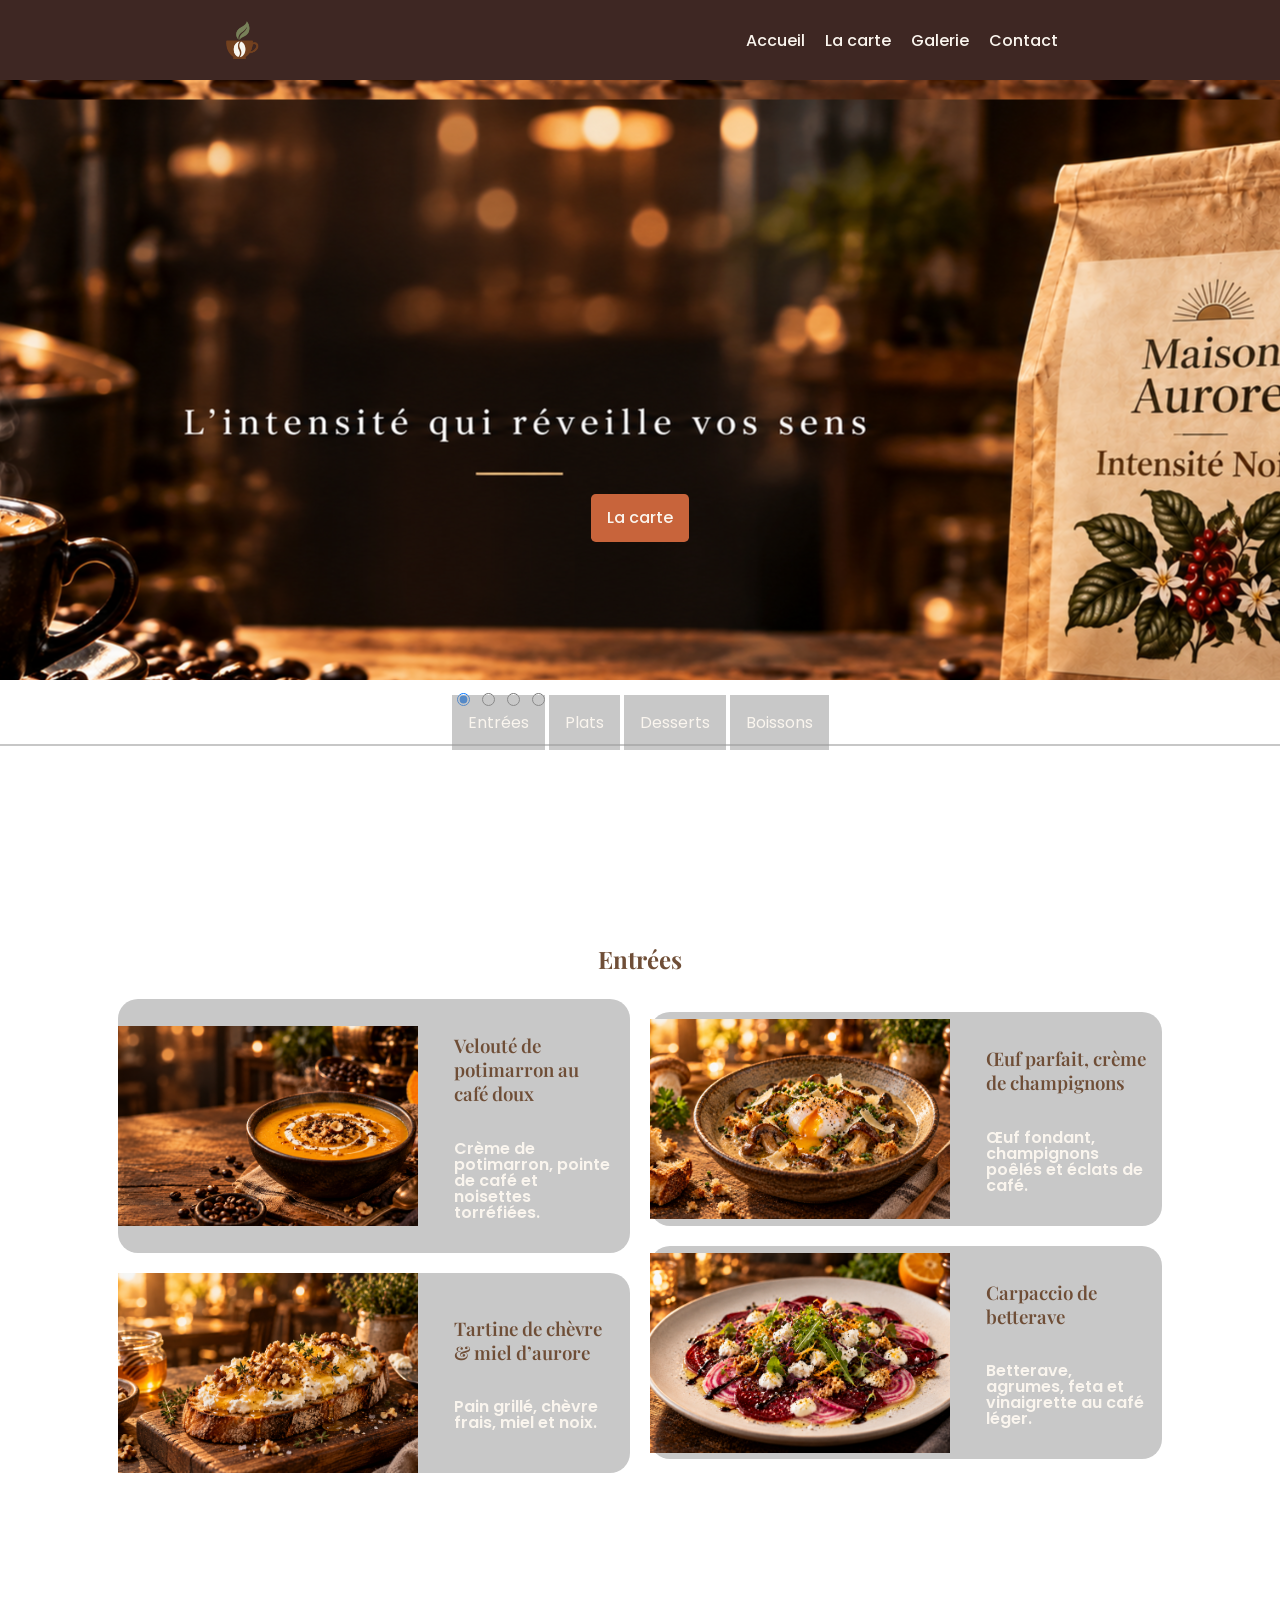
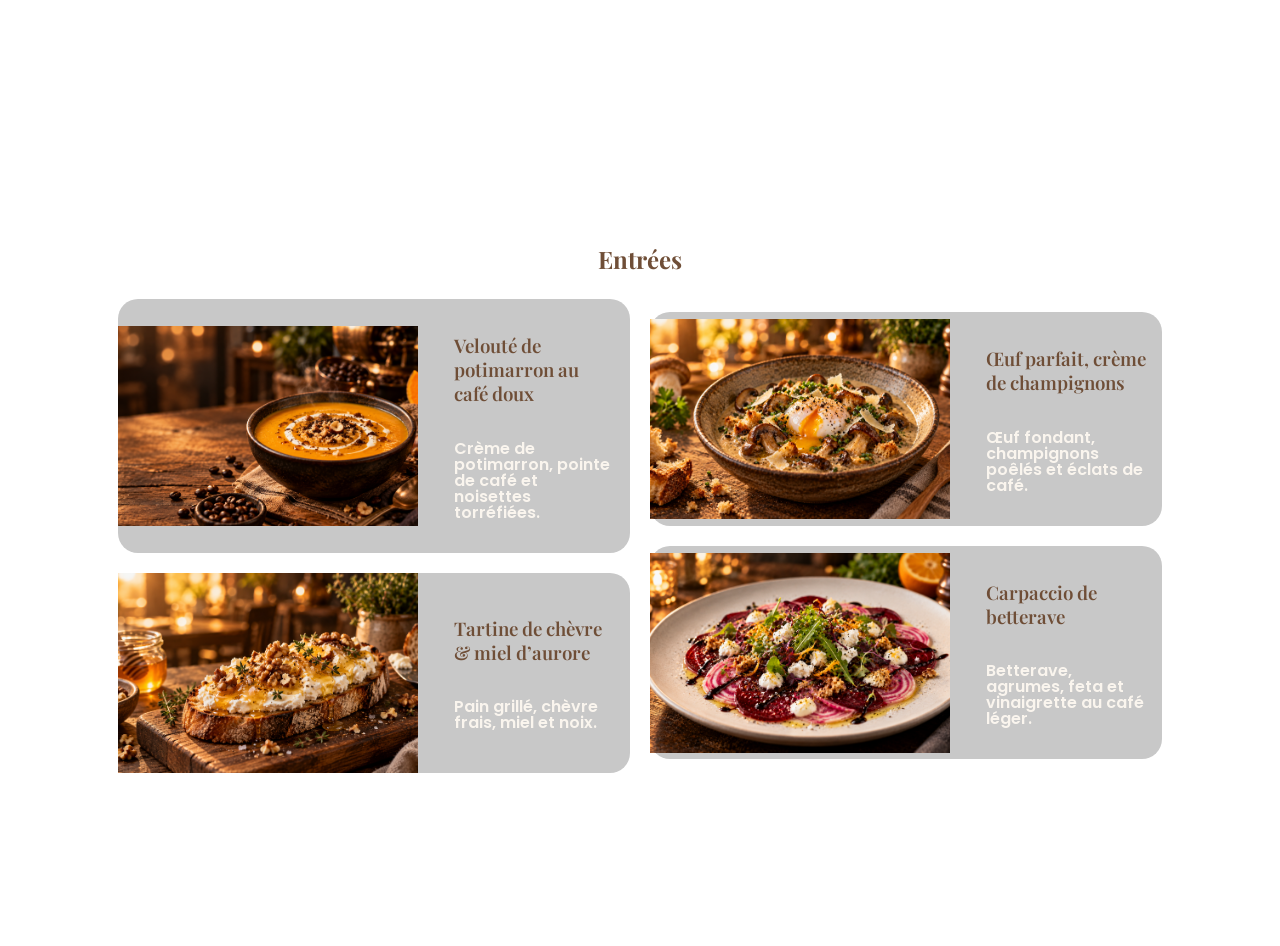
==== HTML/carte.html @ 31441141 "Add new image assets for recipes: oeuf, tartine, and velouté" ====
<!DOCTYPE html>
<html lang="fr">
<head>
    <meta charset="UTF-8">
    <meta name="viewport" content="width=device-width, initial-scale=1.0">
    <link rel="stylesheet" href="../CSS/style.css">
    <link rel="preconnect" href="https://fonts.googleapis.com">
<link rel="preconnect" href="https://fonts.gstatic.com" crossorigin>
<link href="https://fonts.googleapis.com/css2?family=Playfair+Display:ital,wght@0,400..900;1,400..900&display=swap" rel="stylesheet">
<link rel="preconnect" href="https://fonts.googleapis.com">
<link rel="preconnect" href="https://fonts.gstatic.com" crossorigin>
<link href="https://fonts.googleapis.com/css2?family=Playfair+Display:ital,wght@0,400..900;1,400..900&family=Poppins:ital,wght@0,100;0,200;0,300;0,400;0,500;0,600;0,700;0,800;0,900;1,100;1,200;1,300;1,400;1,500;1,600;1,700;1,800;1,900&display=swap" rel="stylesheet">
    <title>Document</title>
    
</head>
<body>
    <nav id="navbar">
           <img src="../images/logo-cafe.png" alt=""> 
           <ul>
                <li><a href="index.html">Accueil</a></li>
                <li><a href="carte.html" aria-current="page" >La carte</a></li>
                <li><a href="galerie.html">Galerie</a></li>
                <li><a href="contact.html">Contact</a></li>
           </ul>
        </nav>
        <header id="header-carte">
            <span></span>
            <a href="">La carte</a>
        </header>
        <main>
            <section id="bouton-carousel">
                <div class="onglets">
                <input type="radio" name="onglet" id="Entrées" checked>
                <input type="radio" name="onglet" id="Plats">
                <input type="radio" name="onglet" id="Desserts">
                <input type="radio" name="onglet" id="Boissons">
                
            <div class="label">
                    <label for="Entrées">Entrées</label>
                    <label for="Plats">Plats</label>
                    <label for="Desserts">Desserts</label>
                    <label for="Boissons">Boissons</label>
                </div>
                </div>
            </section>
            <section id="menu-carte-entree">
                <h2>Entrées</h2>
                <div id="menu-carte-tout">
                    <div class="menu-carte-binome">
                <article>
                    
                    <div class="menu-tout">
                        <img src="../images/velouté.png" alt="">
                        <div class="texte-carte">
                            <h3>Velouté de potimarron au café doux</h3>
                            <p>Crème de potimarron, pointe de café et noisettes torréfiées. </p>
                        </div>
                    </div>
                </article>
                <article>
                    
                    <div class="menu-tout">
                        <img src="../images/tartine.png" alt="">
                        <div class="texte-carte">
                            <h3>Tartine de chèvre & miel d’aurore</h3>
                            <p>Pain grillé, chèvre frais, miel et noix. </p>
                        </div>
                    </div>
                </article>
                </div>
                <article>
                    <div class="menu-carte-binome">
                    <div class="menu-tout">
                        <img src="../images/oeuf.png" alt="">
                        <div class="texte-carte">
                            <h3>Œuf parfait, crème de champignons</h3>
                            <p> Œuf fondant, champignons poêlés et éclats de café.</p>
                        </div>
                    </div>
                    <article>
                    
                    <div class="menu-tout">
                        <img src="../images/carpaccio.png" alt="">
                        <div class="texte-carte">
                            <h3>Carpaccio de betterave</h3>
                            <p>Betterave, agrumes, feta et vinaigrette au café léger.</p>
                        </div>
                    </div>
                    </div>
                </article>
                </div>
                
            </section>
            <section id="menu-carte-entree">
                <h2>Entrées</h2>
                <div id="menu-carte-tout">
                    <div class="menu-carte-binome">
                <article>
                    
                    <div class="menu-tout">
                        <img src="../images/velouté.png" alt="">
                        <div class="texte-carte">
                            <h3>Velouté de potimarron au café doux</h3>
                            <p>Crème de potimarron, pointe de café et noisettes torréfiées. </p>
                        </div>
                    </div>
                </article>
                <article>
                    
                    <div class="menu-tout">
                        <img src="../images/tartine.png" alt="">
                        <div class="texte-carte">
                            <h3>Tartine de chèvre & miel d’aurore</h3>
                            <p>Pain grillé, chèvre frais, miel et noix. </p>
                        </div>
                    </div>
                </article>
                </div>
                <article>
                    <div class="menu-carte-binome">
                    <div class="menu-tout">
                        <img src="../images/oeuf.png" alt="">
                        <div class="texte-carte">
                            <h3>Œuf parfait, crème de champignons</h3>
                            <p> Œuf fondant, champignons poêlés et éclats de café.</p>
                        </div>
                    </div>
                    <article>
                    
                    <div class="menu-tout">
                        <img src="../images/carpaccio.png" alt="">
                        <div class="texte-carte">
                            <h3>Carpaccio de betterave</h3>
                            <p>Betterave, agrumes, feta et vinaigrette au café léger.</p>
                        </div>
                    </div>
                    </div>
                </article>
                </div>
                
            </section>
        </main>
</body>
</html>
---- CSS/style.css ----
:root{
    --creme: #FAF5EE;
    --cafe: #3E2723;
    --terracotta: #C8643B;
    --sauge: #7A8F6B;
    --sable: #E8DFD3;
    --texte: #6F4E37;
}
h1,h2,h3{
    color: var(--texte);
    font-family: "Playfair Display", serif;
    font-weight: 700;    
}

h1{
    line-height: 56px;
}

h2{
    line-height: 40px;
}

h3{
    line-height: 24px;
    font-weight: 600 !important;
}

a{
    line-height: 16px;
    font-weight: 500;
}


p{
    line-height: 16px;
    font-weight: 600;
}

p,a,button, li,label{
    color: var(--creme);
    font-family: "Poppins", sans-serif;
}



body{
    padding: 0;
    margin: 0;
}
a:hover{
        color: rgb(186, 186, 186);
        transition: 0.3s;
    }
#navbar{
    display: flex;
    position: sticky;
    top: 0;
    justify-content: space-around;
    align-items: center;
    width: 100%;
    height: 80px;
    background-color: #3E2723;
    img{
        width: 40px;
        height: 40px;
    }
    ul{
        list-style-type: none;
        display: flex;
        gap: 20px;
    }
    a{
        text-decoration: none;
        
    }
    
}
#header-accueil{
    display: flex;
    flex-direction: column;
    justify-content: center;
    align-items: center;
    width: 100%;
    height: 600px;
    
    background: url(../images/hero-banner.png);
    background-position:center;
    background-repeat: no-repeat;
    background-size: cover;
   background-attachment: fixed;
   a{
    text-decoration: none;
    background-color: var(--terracotta);
    padding: 1em;
    border-radius: 0.3em;
   }
}
#header-carte{
    display: flex;
    flex-direction: column;
    justify-content: space-around;
    align-items: center;
    width: 100%;
    height: 600px;
    
    background: url(../images/hero-banner-carte.png);
    background-position:center;
   background-attachment: fixed;
   a{
    text-decoration: none;
    background-color: var(--terracotta);
    padding: 1em;
    border-radius: 0.3em;
   }
}

#section-histoire{
    display: flex;
    justify-content: space-around;
    align-items: center;
    width: 100%;
    height: 480px;
    background-color: var(--creme);
    .texte-histoire{
        width: 560px;
        p,h2,h3{
            color: var(--texte);
        }
    }
    img{
        width: 560px;
        height: 360px;
    }
}
#section-coup-de-coeur{
    display: flex;
    justify-content: center;
    gap: 60px;
    align-items: center;
    width: 100%;
    height: 520px;
    background-color: var(--creme);
    article{
        
        display: flex;
        flex-direction: column;
        width: 360px;
        height: fit-content;
        img{
            width: 360px;
            height: 260px;
            object-fit: cover;
        }
        
        div{
            padding: 0.5em;
            background-color: white;
            p{
                color: var(--texte);
            }
        }
    }
}
#section-horaire{
    display: flex;
    justify-content: center;
    align-items: center;
    width: 100%;
    height: 160px;
    background-color: var(--sable);

}
#footer{
    display: flex;
    justify-content: space-around;
    align-items: center;
    width: 100%;
    height: 240px;
    background-color: var(--cafe);

    
    img {
        width: 60px;
        height: 60px;
    }
    .slogan{
        display: flex;
        flex-direction: column;
        justify-content: center;
        align-items: center;
        h3{
            color: var(--creme);
        }
    }
    ul{
        list-style: none;
        a{
            text-decoration: none;
        }
    }
    
}
.reseau-footer{
    a{
            text-decoration: none;
        }
    div{
        display: flex;
        
        justify-content: center;
        align-items: center;
        gap: 20px;
        
    }
    img{
        object-fit: cover;
    }
}

#bouton-carousel{
    display: flex;
    justify-content: center;
    align-items: center;
    width: 100%;
    height: 64px;
    border-bottom: 2px solid rgba(137, 137, 137, 0.471);
    label{
        background-color: rgba(155, 155, 155, 0.548);
        padding: 1em;
    }
}

#menu-carte-entree{
    display: flex;
    flex-direction: column; 
    justify-content: center;
    align-items: center;
    width: 100%;
    height: 100vh;

    #menu-carte-tout{
        display: flex;
        gap: 20px;
    }
    .menu-carte-binome{
        display: flex;
        flex-direction: column;
        gap: 20px;
    }
    article{
        display: flex;
        align-items: center;
        justify-content: center;
        img{
            width: 300px;
            height: 200px;
            object-fit: cover;


        }
        .menu-tout{
            display: flex;
            justify-content: center;
            align-items: center;
            gap: 20px;
            background-color: rgb(200, 200, 200);
            border-radius: 20px;
            width: 40vw;
        

        }
        .texte-carte{
            display: flex;
            flex-direction: column;
            padding: 1em;
            

        }
    }
}
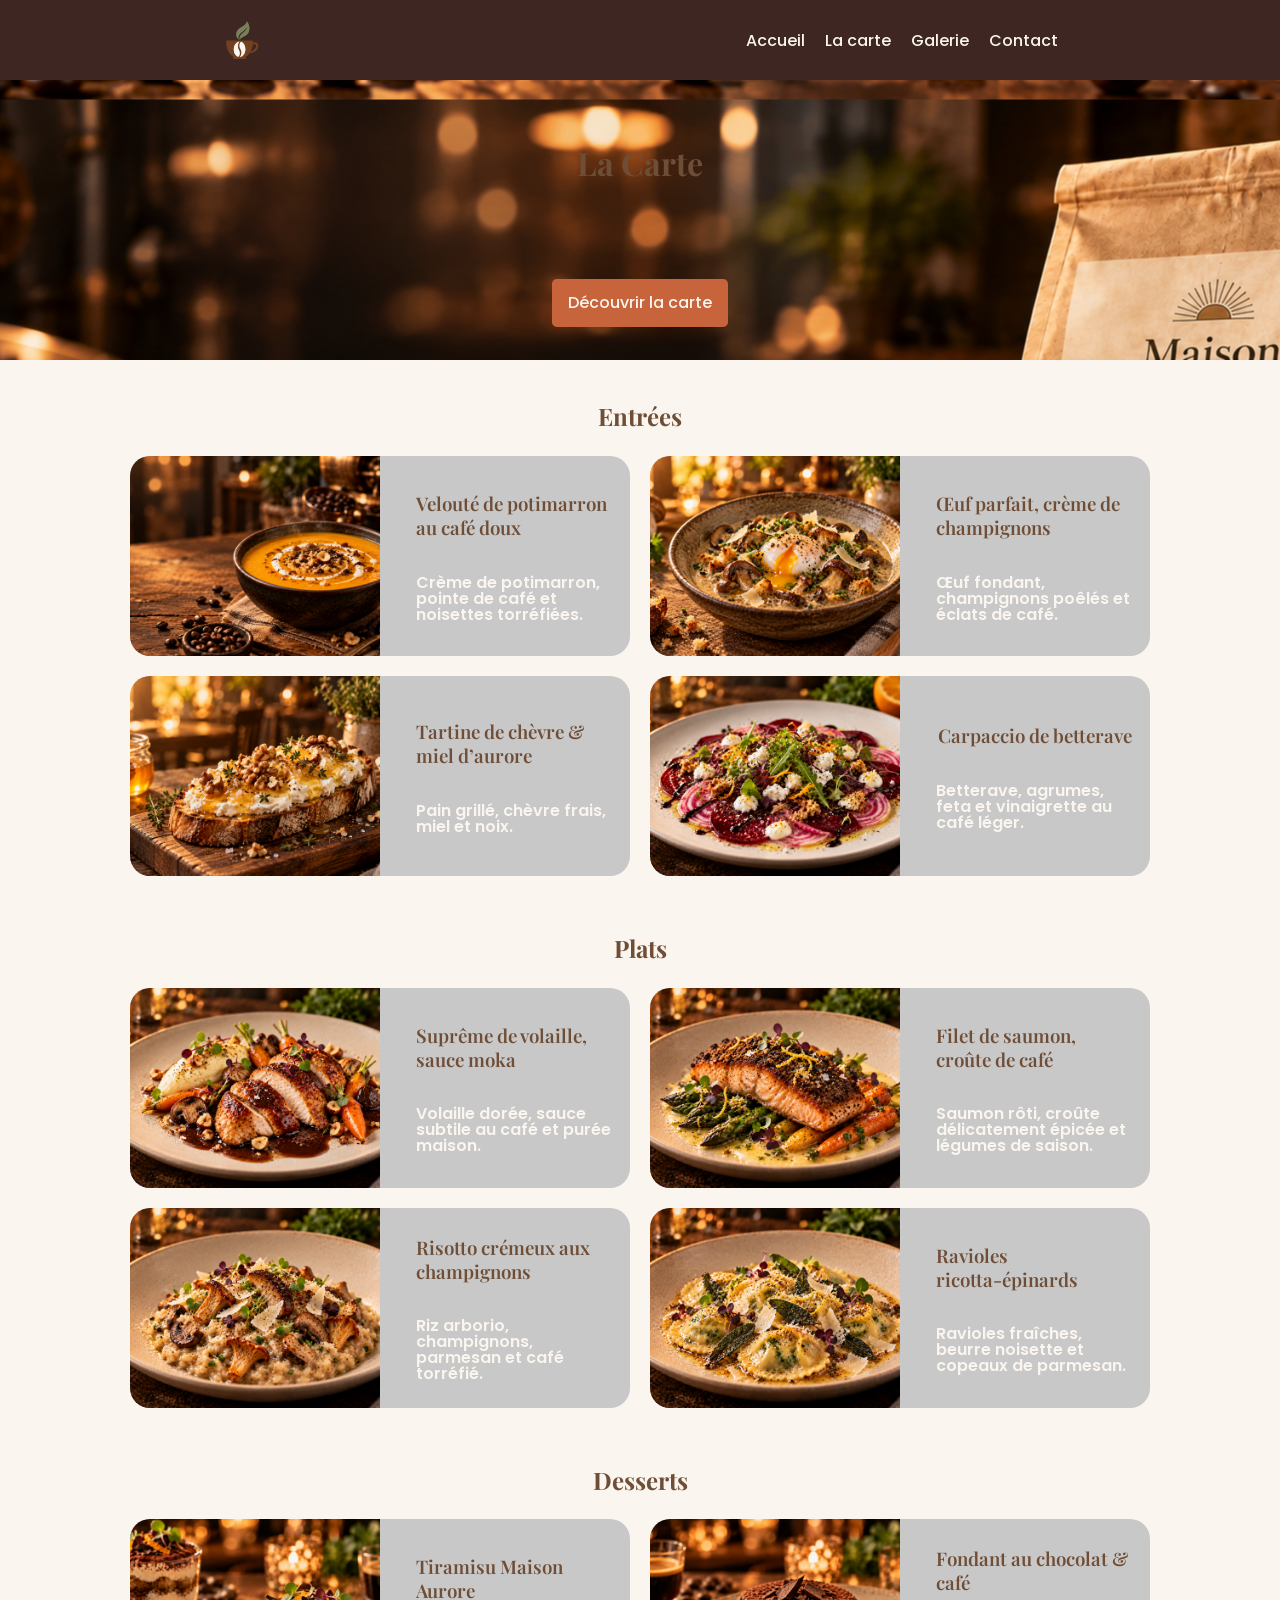
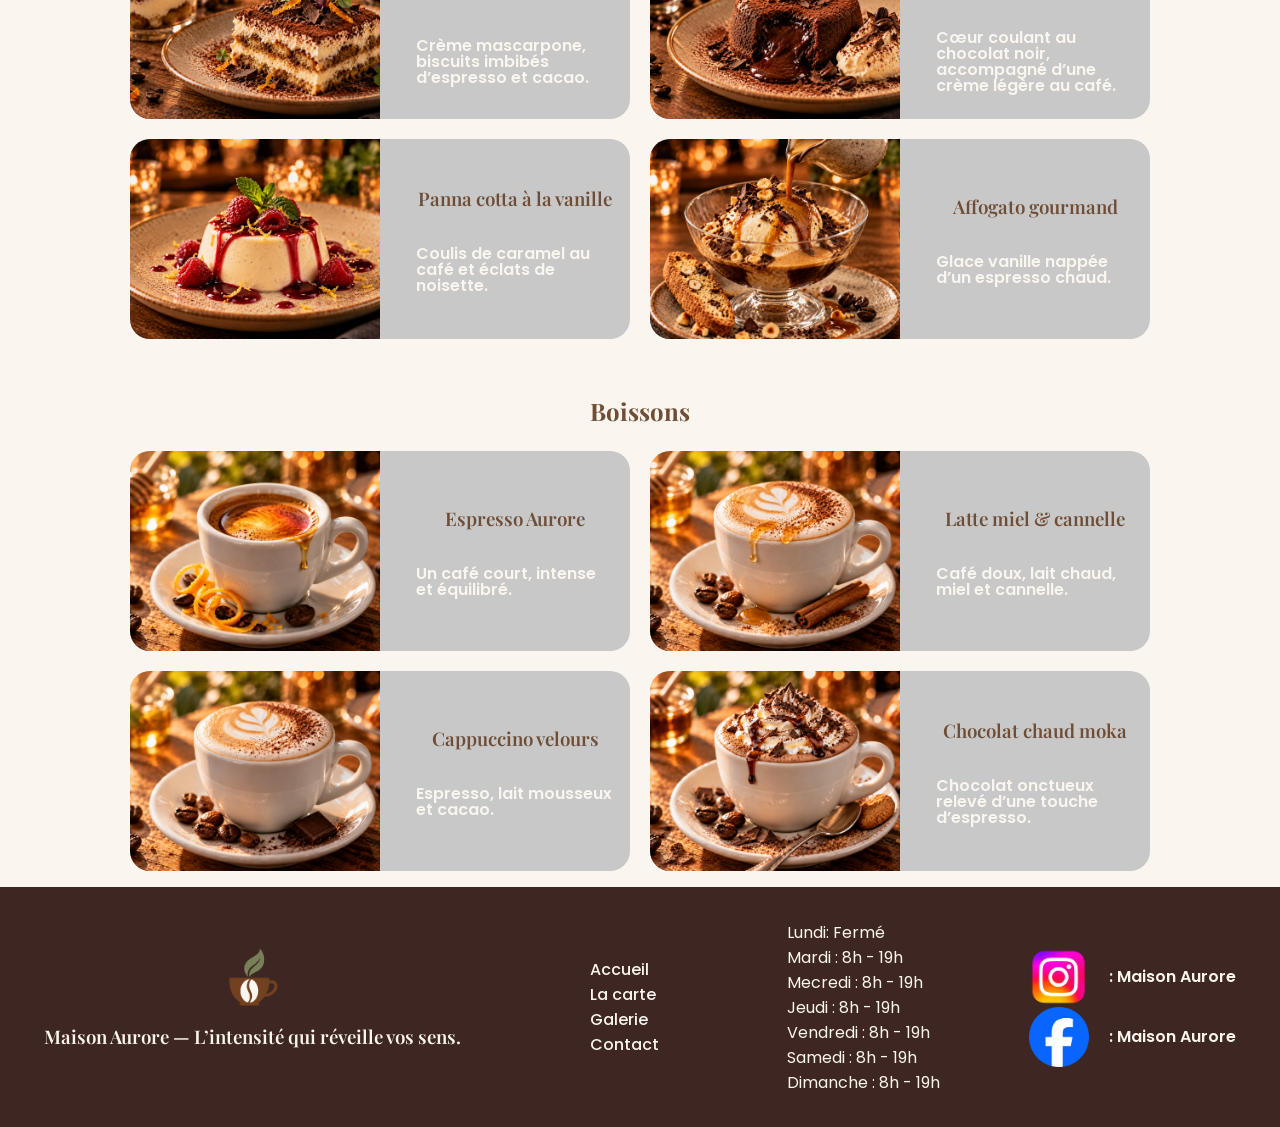
==== commit 7c45ed77: "ajout" ====
--- a/HTML/carte.html
+++ b/HTML/carte.html
@@ -24,30 +24,16 @@
            </ul>
         </nav>
         <header id="header-carte">
-            <span></span>
-            <a href="">La carte</a>
+            <h1>La Carte</h1>
+            <a href="">Découvrir la carte</a>
         </header>
         <main>
-            <section id="bouton-carousel">
-                <div class="onglets">
-                <input type="radio" name="onglet" id="Entrées" checked>
-                <input type="radio" name="onglet" id="Plats">
-                <input type="radio" name="onglet" id="Desserts">
-                <input type="radio" name="onglet" id="Boissons">
-                
-            <div class="label">
-                    <label for="Entrées">Entrées</label>
-                    <label for="Plats">Plats</label>
-                    <label for="Desserts">Desserts</label>
-                    <label for="Boissons">Boissons</label>
-                </div>
-                </div>
-            </section>
+            
             <section id="menu-carte-entree">
                 <h2>Entrées</h2>
                 <div id="menu-carte-tout">
                     <div class="menu-carte-binome">
-                <article>
+                <article id="media">
                     
                     <div class="menu-tout">
                         <img src="../images/velouté.png" alt="">
@@ -92,53 +78,194 @@
                 
             </section>
             <section id="menu-carte-entree">
-                <h2>Entrées</h2>
-                <div id="menu-carte-tout">
-                    <div class="menu-carte-binome">
-                <article>
-                    
-                    <div class="menu-tout">
-                        <img src="../images/velouté.png" alt="">
-                        <div class="texte-carte">
-                            <h3>Velouté de potimarron au café doux</h3>
-                            <p>Crème de potimarron, pointe de café et noisettes torréfiées. </p>
-                        </div>
-                    </div>
-                </article>
-                <article>
-                    
-                    <div class="menu-tout">
-                        <img src="../images/tartine.png" alt="">
-                        <div class="texte-carte">
-                            <h3>Tartine de chèvre & miel d’aurore</h3>
-                            <p>Pain grillé, chèvre frais, miel et noix. </p>
-                        </div>
-                    </div>
-                </article>
-                </div>
-                <article>
-                    <div class="menu-carte-binome">
-                    <div class="menu-tout">
-                        <img src="../images/oeuf.png" alt="">
-                        <div class="texte-carte">
-                            <h3>Œuf parfait, crème de champignons</h3>
-                            <p> Œuf fondant, champignons poêlés et éclats de café.</p>
-                        </div>
-                    </div>
-                    <article>
-                    
-                    <div class="menu-tout">
-                        <img src="../images/carpaccio.png" alt="">
-                        <div class="texte-carte">
-                            <h3>Carpaccio de betterave</h3>
-                            <p>Betterave, agrumes, feta et vinaigrette au café léger.</p>
-                        </div>
-                    </div>
-                    </div>
-                </article>
+                <h2>Plats</h2>
+                <div id="menu-carte-tout">
+                    <div class="menu-carte-binome">
+                <article>
+                    
+                    <div class="menu-tout">
+                        <img src="../images/volaille.png" alt="">
+                        <div class="texte-carte">
+                            <h3>Suprême de volaille, sauce moka</h3>
+                            <p>Volaille dorée, sauce subtile au café et purée maison. </p>
+                        </div>
+                    </div>
+                </article>
+                <article>
+                    
+                    <div class="menu-tout">
+                        <img src="../images/risotto.png" alt="">
+                        <div class="texte-carte">
+                            <h3>Risotto crémeux aux champignons</h3>
+                            <p>Riz arborio, champignons, parmesan et café torréfié.</p>
+                        </div>
+                    </div>
+                </article>
+                </div>
+                <article>
+                    <div class="menu-carte-binome">
+                    <div class="menu-tout">
+                        <img src="../images/saumon.png" alt="">
+                        <div class="texte-carte">
+                            <h3>Filet de saumon, croûte de café</h3>
+                            <p>Saumon rôti, croûte délicatement épicée et légumes de saison.</p>
+                        </div>
+                    </div>
+                    <article>
+                    
+                    <div class="menu-tout">
+                        <img src="../images/ricotta.png" alt="">
+                        <div class="texte-carte">
+                            <h3>Ravioles ricotta-épinards</h3>
+                            <p>Ravioles fraîches, beurre noisette et copeaux de parmesan.</p>
+                        </div>
+                    </div>
+                    </div>
+                </article>
+                
+                </div>
+                
+            </section>
+            <section id="menu-carte-entree">
+                <h2>Desserts</h2>
+                <div id="menu-carte-tout">
+                    <div class="menu-carte-binome">
+                <article>
+                    
+                    <div class="menu-tout">
+                        <img src="../images/Tiramisu.png" alt="">
+                        <div class="texte-carte">
+                            <h3>Tiramisu Maison Aurore</h3>
+                            <p> Crème mascarpone, biscuits imbibés d’espresso et cacao. </p>
+                        </div>
+                    </div>
+                </article>
+                <article>
+                    
+                    <div class="menu-tout">
+                        <img src="../images/panna.png" alt="">
+                        <div class="texte-carte">
+                            <h3>Panna cotta à la vanille</h3>
+                            <p>Coulis de caramel au café et éclats de noisette. </p>
+                        </div>
+                    </div>
+                </article>
+                </div>
+                <article>
+                    <div class="menu-carte-binome">
+                    <div class="menu-tout">
+                        <img src="../images/fondant.png" alt="">
+                        <div class="texte-carte">
+                            <h3>Fondant au chocolat & café </h3>
+                            <p>Cœur coulant au chocolat noir, accompagné d’une crème légère au café. </p>
+                        </div>
+                    </div>
+                    <article>
+                    
+                    <div class="menu-tout">
+                        <img src="../images/affogado.png" alt="">
+                        <div class="texte-carte">
+                            <h3>Affogato gourmand</h3>
+                            <p>Glace vanille nappée d’un espresso chaud.</p>
+                        </div>
+                    </div>
+                    </div>
+                </article>
+                
+                </div>
+                
+            </section>
+            <section id="menu-carte-entree">
+                <h2>Boissons</h2>
+                <div id="menu-carte-tout">
+                    <div class="menu-carte-binome">
+                <article>
+                    
+                    <div class="menu-tout">
+                        <img src="../images/cafe.png" alt="">
+                        <div class="texte-carte">
+                            <h3>Espresso Aurore</h3>
+                            <p> Un café court, intense et équilibré. </p>
+                        </div>
+                    </div>
+                </article>
+                <article>
+                    
+                    <div class="menu-tout">
+                        <img src="../images/cappucino.png" alt="">
+                        <div class="texte-carte">
+                            <h3>Cappuccino velours</h3>
+                            <p>Espresso, lait mousseux et cacao. </p>
+                        </div>
+                    </div>
+                </article>
+                </div>
+                <article>
+                    <div class="menu-carte-binome">
+                    <div class="menu-tout">
+                        <img src="../images/latte.png" alt="">
+                        <div class="texte-carte">
+                            <h3>Latte miel & cannelle</h3>
+                            <p>Café doux, lait chaud, miel et cannelle.</p>
+                        </div>
+                    </div>
+                    <article>
+                    
+                    <div class="menu-tout">
+                        <img src="../images/chocolat.png" alt="">
+                        <div class="texte-carte">
+                            <h3>Chocolat chaud moka</h3>
+                            <p>Chocolat onctueux relevé d’une touche d’espresso.</p>
+                        </div>
+                    </div>
+                    </div>
+                </article>
+                
                 </div>
                 
             </section>
         </main>
+        <footer id="footer">
+        <div class="slogan">
+            <img src="../images/logo-cafe.png" alt="">
+            <h3>Maison Aurore — L’intensité qui réveille vos sens.</h3>
+        </div>
+        <div class="navigation-footer">
+            <ul>
+                <li><a href="">Accueil</a></li>
+                <li><a href="" aria-current="page">La carte</a></li>
+                <li><a href="">Galerie</a></li>
+                <li><a href="">Contact</a></li>
+           </ul>
+        </div>
+        <div class="contact-horaire-footer">
+            <ul>
+                <li>Lundi: Fermé</li>
+                <li>Mardi : 8h - 19h</li>
+                <li>Mecredi : 8h - 19h</li>
+                <li>Jeudi : 8h - 19h</li>
+                <li>Vendredi : 8h - 19h</li>
+                <li>Samedi : 8h - 19h</li>
+                <li>Dimanche : 8h - 19h</li>
+            </ul>
+        </div>
+        <div class="reseau-footer">
+            <a href="">
+            <div>
+            <img src="../images/instagram-logo.png" alt="">
+            <p>: Maison Aurore</p>
+            
+            </div>
+            </a>
+            <div>
+             <a href="">
+            <div>
+            <img src="../images/facebook.webp" alt="">
+            <p>: Maison Aurore</p>
+            
+            </div>
+            </a>
+        </div>
+    </footer>
 </body>
 </html>
--- a/CSS/style.css
+++ b/CSS/style.css
@@ -101,7 +101,7 @@
     justify-content: space-around;
     align-items: center;
     width: 100%;
-    height: 600px;
+    height: 280px;
     
     background: url(../images/hero-banner-carte.png);
     background-position:center;
@@ -113,6 +113,36 @@
     border-radius: 0.3em;
    }
 }
+#header-galerie{
+    display: flex;
+    flex-direction: column;
+    justify-content: center;
+    align-items: center;
+    width: 100%;
+    height: 240px;
+    
+    background-color: var(--sable);
+    p{
+        color: var(--cafe);
+        text-align: center;
+        width: 1000px;
+    }
+}
+#header-contact{
+    display: flex;
+    flex-direction: column;
+    justify-content: center;
+    align-items: center;
+    width: 100%;
+    height: 240px;
+    
+    background-color: var(--sable);
+    p{
+        color: var(--cafe);
+        text-align: center;
+        width: 1000px;
+    }
+}
 
 #section-histoire{
     display: flex;
@@ -170,12 +200,101 @@
     background-color: var(--sable);
 
 }
+#section-galerie{
+    display: flex;
+    justify-content: center;
+    align-items: center;
+    background-color: var(--creme);
+    img{
+        width: 380px;
+        height: 280px;
+        padding-top: 1em;
+        padding-bottom: 1em;
+    }
+    #galerie-all{
+        display: flex;
+        flex-direction: column;
+        gap: 0px;
+    }
+    #galerie-haut{
+        display: flex;
+        justify-content: center;
+        align-items: center;
+        gap: 50px;
+    }
+    #galerie-bas{
+        display: flex;
+        justify-content: center;
+        align-items: center;
+        gap: 50px;
+    }
+}
+
+#section-contact{
+    width: 100%;
+    min-height: 580px;
+    background-color: var(--creme);
+    display: flex;
+    justify-content: space-around;
+    align-items: center;
+    flex-wrap: wrap;
+}
+#div-input{
+    display: flex;
+    flex-direction: column;
+    justify-content: center;
+    align-items: center;
+    width: 640px;
+    min-height: fit-content;
+    padding: 1em;
+    background-color: white;
+    gap: 20px;
+    a{
+        color: white;
+        text-decoration: none;
+        background-color: var(--terracotta);
+        padding: 1em;
+        padding-left: 5em;
+        padding-right: 5em;
+        border-radius: 10px;
+    }
+    input{
+        width: 640px;
+        height: 160px;
+        background-color: var(--sable);
+        border: 2px solid black;
+        text-align: center;
+    }
+}
+#div-contact{
+    width: 520px;
+    min-height: fit-content;
+    background-color: var(--sable);
+    padding: 1em;
+    display: flex;
+    justify-content: center;
+    align-items: center;
+    flex-direction: column;
+    p{
+        color: var(--cafe);
+    }
+   
+    ul{
+        list-style: none;
+         li{
+        color: var(--cafe);
+        font-weight: 500;
+        
+    }
+    }
+}
+
 #footer{
     display: flex;
     justify-content: space-around;
     align-items: center;
     width: 100%;
-    height: 240px;
+    min-height: 240px;
     background-color: var(--cafe);
 
     
@@ -236,11 +355,18 @@
     justify-content: center;
     align-items: center;
     width: 100%;
-    height: 100vh;
+    min-height: fit-content;
+    padding-top: 1em;
+    padding-bottom: 1em;
+    background-color: var(--creme);
 
     #menu-carte-tout{
         display: flex;
+        justify-content: center;
         gap: 20px;
+        flex-wrap: wrap;
+    
+        
     }
     .menu-carte-binome{
         display: flex;
@@ -251,10 +377,14 @@
         display: flex;
         align-items: center;
         justify-content: center;
+        
+        
         img{
-            width: 300px;
-            height: 200px;
+           display: block;
             object-fit: cover;
+            width: 50%;
+            height: 100%;
+           
 
 
         }
@@ -265,16 +395,56 @@
             gap: 20px;
             background-color: rgb(200, 200, 200);
             border-radius: 20px;
-            width: 40vw;
+            width: 500px;
+            height: 200px;
+             overflow: hidden;
+            
+            
         
 
         }
         .texte-carte{
             display: flex;
+            justify-content: center;
+            align-items: center;
             flex-direction: column;
-            padding: 1em;
+            padding: 1em
             
 
         }
     }
+}
+
+
+@media (max-width : 767px)  {
+    #navbar{
+        ul{
+            display: none;
+        }
+    }
+    #menu-carte-entree{
+        article {
+            .menu-tout{
+                flex-direction: column;
+                width: 90vw;
+                height: 50vh;
+
+               img{
+                width: 100%;
+               }
+                h3{
+                    font-size: small;
+                }
+                p{
+                    font-size: small;
+                    text-align: center;
+                }
+            }
+        }
+
+        
+    }
+    #footer{
+        flex-direction: column;
+    }
 }
